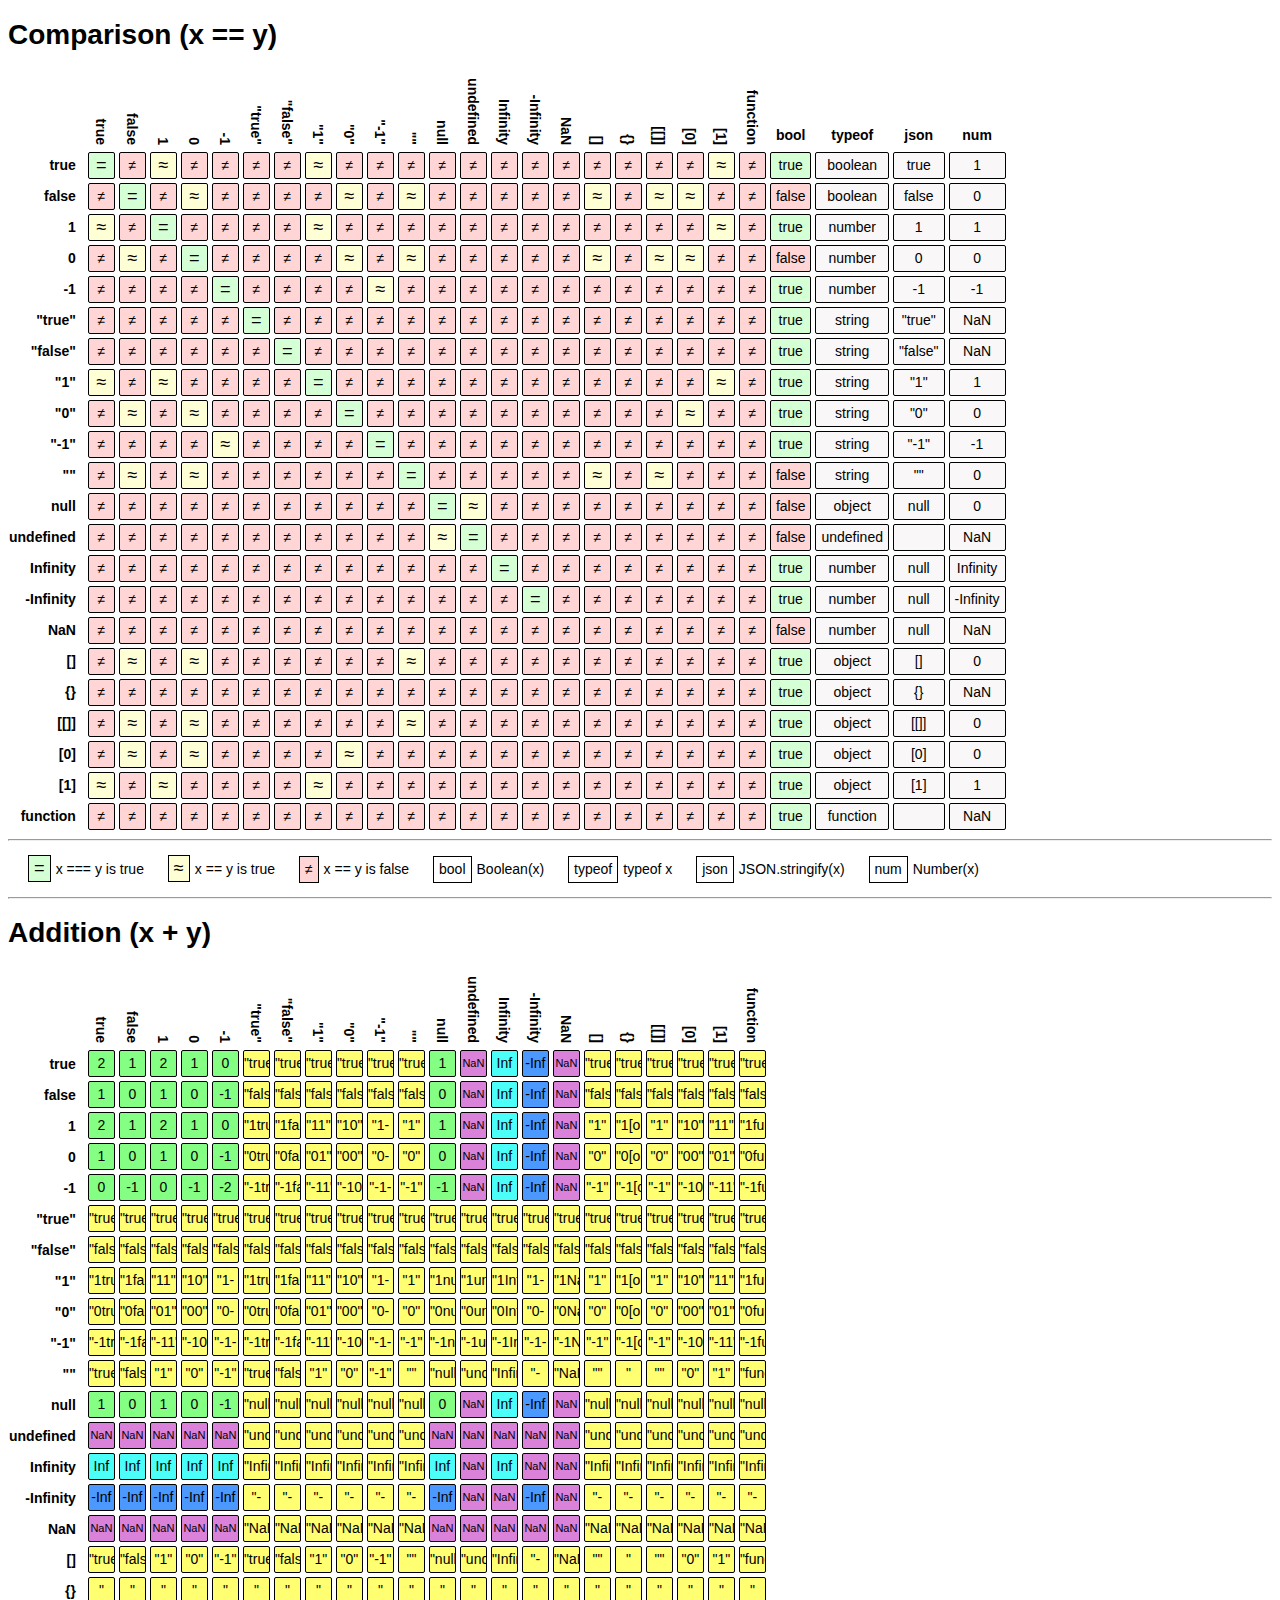
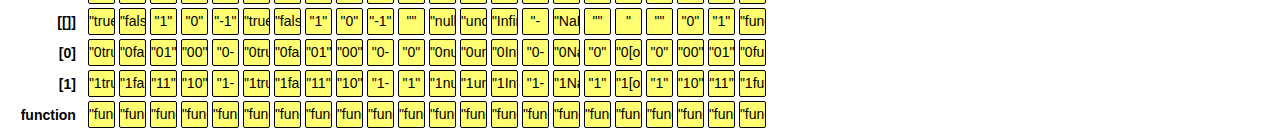
==== index.html @ 137cb673 "function added as parameter, number conversion added" ====
<!DOCTYPE html>
<html lang="en">
<head>
	<meta charset="UTF-8">
	<title>Document</title>
	<style>
		body {
			font-family: Arial;
			font-size: 14px;
		}
		table {
			border-collapse: collapse;
		}
		th {
		  height: 80px;
		  position: relative;
		  vertical-align: bottom;
		  padding: 0;
		  line-height: 30px;
		}

		th div{
		  position: relative;
		  top: 0px;
		  height: 100%;
		}

		th span {
		  -ms-transform: rotate(90deg);
		  -moz-transform: rotate(90deg);
		  -webkit-transform: rotate(90deg);
		  -o-transform: rotate(90deg);
		  transform: rotate(90deg);
		  position: absolute;
		  bottom: 30px; /* 40 cos(45) = 28 with an additional 2px margin*/
		  left: -25px; /*Because it looked good, but there is probably a mathematical link here as well*/
		  display: inline-block;
		  width: 80px; /* 80 / cos(45) - 40 cos (45) = 85 where 80 is the height of the cell, 40 the width of the cell and 45 the transform angle*/
		  text-align: right;
		  white-space: nowrap; /*whether to display in one line or not*/
		}

		td:focus::after {
			outline: 1px solid red;
		}

		tr:hover .result {
			/*box-shadow: inset 0px 0px 5px 0px black;*/
		}
		tr:hover .caption {
			/*box-shadow: 0px 0px 10px 0px black;*/
		}

		.result {
			border: 1px solid black;
			border-radius: 2px;
			width: 25px;
			height: 25px;
			line-height: 25px;
			text-align: center;
			margin: 1px;
		}
		.caption {
			font-weight: bold;
			text-align: right;
			padding-right: 10px;
		}
		
		.equal { background: #d5ffd5; font-size: 130%; }
		.almostequal { background: #ffffd5; font-size: 130%; }
		.notequal { background: #ffd5d5; }
		.wide { background: #F9F7F7; width: auto; padding: 0px 5px; }
		.true { background: #d5ffd5; width: auto; padding: 0px 5px; }
		.false { background: #ffd5d5; width: auto; padding: 0px 5px; }

		.undefined { background: gray; font-size: 10px; }
		.null      { background: lightgray; font-size: 10px; }
		.nan       { background: #DA82DA; font-size: 11px; }
		.number    { background: #84FF84; }
		.string    { background: #FFFF71; }
		.object    { background: blue; }
		.boolean   { background: skyblue; }
		.infinity  { background: #4BFFF8; }
		.infinity.minus  { background: #4B98FF; }

		.normal {
			padding: 0px 5px;
		}

		dt, dd {
			display: inline-block;
			height: 25px;
			margin: 0px;
			padding: 0px;
			line-height: 25px;
		}
		dt {
			border: 1px solid black;
			padding: 0px 5px;
			margin-left: 20px;
			margin-right: 5px;
		}

		#addition td {
			position: relative;
		}
		#addition td .result {
			overflow: hidden;
		}
		#addition td:hover .result {
			width: 211px;
			position: absolute;
			top: 1px;
			left: 1px;
			font-size: 20px;
			z-index: 10;
		}
	</style>
	<script>
		var captions = ["true", "false", "1", "0", "-1", "\"true\"", "\"false\"", "\"1\"", "\"0\"", "\"-1\"", "\"\"", "null", "undefined", "Infinity", "-Infinity", "NaN", "[]", "{}", "[[]]", "[0]", "[1]", "function"];
		var values  = [true, false, 1, 0, -1, "true", "false", "1", "0", "-1", "", null, undefined, Infinity, -Infinity, NaN, [], {}, [[]], [0], [1], function() {}];
		var values2 = [true, false, 1, 0, -1, "true", "false", "1", "0", "-1", "", null, undefined, Infinity, -Infinity, NaN, [], {}, [[]], [0], [1], function() {}];

		function createTypedCell(value) {
			td = document.createElement('TD');
			div = document.createElement('DIV');
			if (typeof value === 'undefined') {
				div.textContent = 'undfnd';
				div.setAttribute('class', 'undefined');
			} else if (value === null) {
				div.textContent = 'null';
				div.setAttribute('class', 'null');
		    } else if (typeof value === 'number') {
				if (Number.isFinite(value)) {
					div.textContent = value;
					div.setAttribute('class', 'number');
				} else if (Number.isNaN(value)) {
					div.textContent = 'NaN';
					div.setAttribute('class', 'nan');
				} else if (value === Infinity) {
					div.textContent = 'Inf';
					div.setAttribute('class', 'infinity');
				} else if (value === -Infinity) {
					div.textContent = '-Inf';
					div.setAttribute('class', 'infinity minus');
				} else {
					div.textContent = value.toString();
					div.setAttribute('class', 'infinity');
				}
			} else if (typeof value === 'object') {
				div.textContent = 'object';
				div.setAttribute('class', 'object');
			} else if (typeof value === 'boolean') {
				div.textContent = value.toString();
				div.setAttribute('class', 'boolean');
			} else {
				div.textContent = '"' + value + '"';
				div.setAttribute('class', 'string');
			}
			div.setAttribute('class', div.getAttribute('class') + ' result');
			td.appendChild(div);
			return td;	
		}
		function createCell(value, className) {
			td = document.createElement('TD');
			div = document.createElement('DIV');
			div.textContent = value;
			if (typeof className != 'undefined') {
				div.setAttribute('class', className);
			}
			td.appendChild(div);
			return td;	
		}
		function createHead(value, className) {
			var th = document.createElement('TH');
			if (typeof(className) == 'undefined') {
				var div = document.createElement('DIV');
				var span = document.createElement('SPAN');
				span.textContent = value;
				div.appendChild(span);
				th.appendChild(div);
			} else {
				th.textContent = value;
				th.setAttribute('class', className);
			}
			return th;
		}

		function createCaption(value) {
			td = document.createElement('TD');
			td.setAttribute('class', 'caption');
			td.textContent = value;
			return td;
		}

		function showComparisonTable() {
			var table = document.getElementById('comparison'), thead, tbody, tr, td, div;

			thead = document.createElement('THEAD');

			tr = document.createElement('TR');

			tr.appendChild(document.createElement('TH'));

			for (var i = 0; i < values.length; i++) {			
				var th = createHead(captions[i]);
				tr.appendChild(th);
			}

			th = createHead('bool', 'normal');
			tr.appendChild(th);

			th = createHead('typeof', 'normal');
			tr.appendChild(th);

			th = createHead('json', 'normal');
			tr.appendChild(th);

			th = createHead('num', 'normal');
			tr.appendChild(th);

			thead.appendChild(tr);
			table.appendChild(thead);

			tbody = document.createElement('TBODY');
			for (var i = 0; i < values.length; i++) {
				tr = document.createElement('TR');

				td = createCaption(captions[i]);
				tr.appendChild(td);

				for (var j = 0; j < values.length; j++) {
					if (values[i] === values2[j]) {
						td = createCell('=', 'result equal');
					} else if (values[i] == values2[j]) {
						td = createCell('≈', 'result almostequal');
					} else {
						td = createCell('≠', 'result notequal');
					}
					tr.appendChild(td);
				}

				if (Boolean(values[i])) {
					td = createCell('true', 'result true');
				} else {
					td = createCell('false', 'result false');
				}
				tr.appendChild(td);

				td = createCell(typeof(values[i]), 'result wide');
				tr.appendChild(td);

				td = createCell(JSON.stringify(values[i]), 'result wide');
				tr.appendChild(td);

				td = createCell(Number(values[i]), 'result wide');
				tr.appendChild(td);

				tbody.appendChild(tr);
			}

			table.appendChild(tbody);
			// document.body.appendChild(table);
		}

		function showAdditionTable() {
			var table = document.getElementById('addition'), thead, tbody, tr, td, div;
			thead = document.createElement('THEAD');

			tr = document.createElement('TR');

			tr.appendChild(document.createElement('TH'));

			for (var i = 0; i < values.length; i++) {			
				var th = createHead(captions[i]);
				tr.appendChild(th);
			}

			thead.appendChild(tr);
			table.appendChild(thead);

			tbody = document.createElement('TBODY');
			for (var i = 0; i < values.length; i++) {
				tr = document.createElement('TR');

				td = createCaption(captions[i]);
				tr.appendChild(td);

				for (var j = 0; j < values.length; j++) {
					td = createTypedCell(values[i] + values2[j]);
					tr.appendChild(td);
				}

				tbody.appendChild(tr);
			}

			table.appendChild(tbody);
		}
	</script>
</head>
<body onLoad="showComparisonTable();showAdditionTable();">
	<h1>Comparison (x == y)</h1>
	<table id="comparison"></table>
	<hr/>
	<dl class="legend">
		<dt class="equal">=</dt><dd>x === y is true</dd>
		<dt class="almostequal">≈</dt><dd>x == y is true</dd>
		<dt class="notequal">≠</dt><dd>x == y is false</dd>
		<dt class="">bool</dt><dd>Boolean(x)</dd>
		<dt class="">typeof</dt><dd>typeof x</dd>
		<dt class="">json</dt><dd>JSON.stringify(x)</dd>
		<dt class="">num</dt><dd>Number(x)</dd>
	</dl>
	<hr/>
	<h1>Addition (x + y)</h1>
	<table id="addition"></table>
</body>
</html>
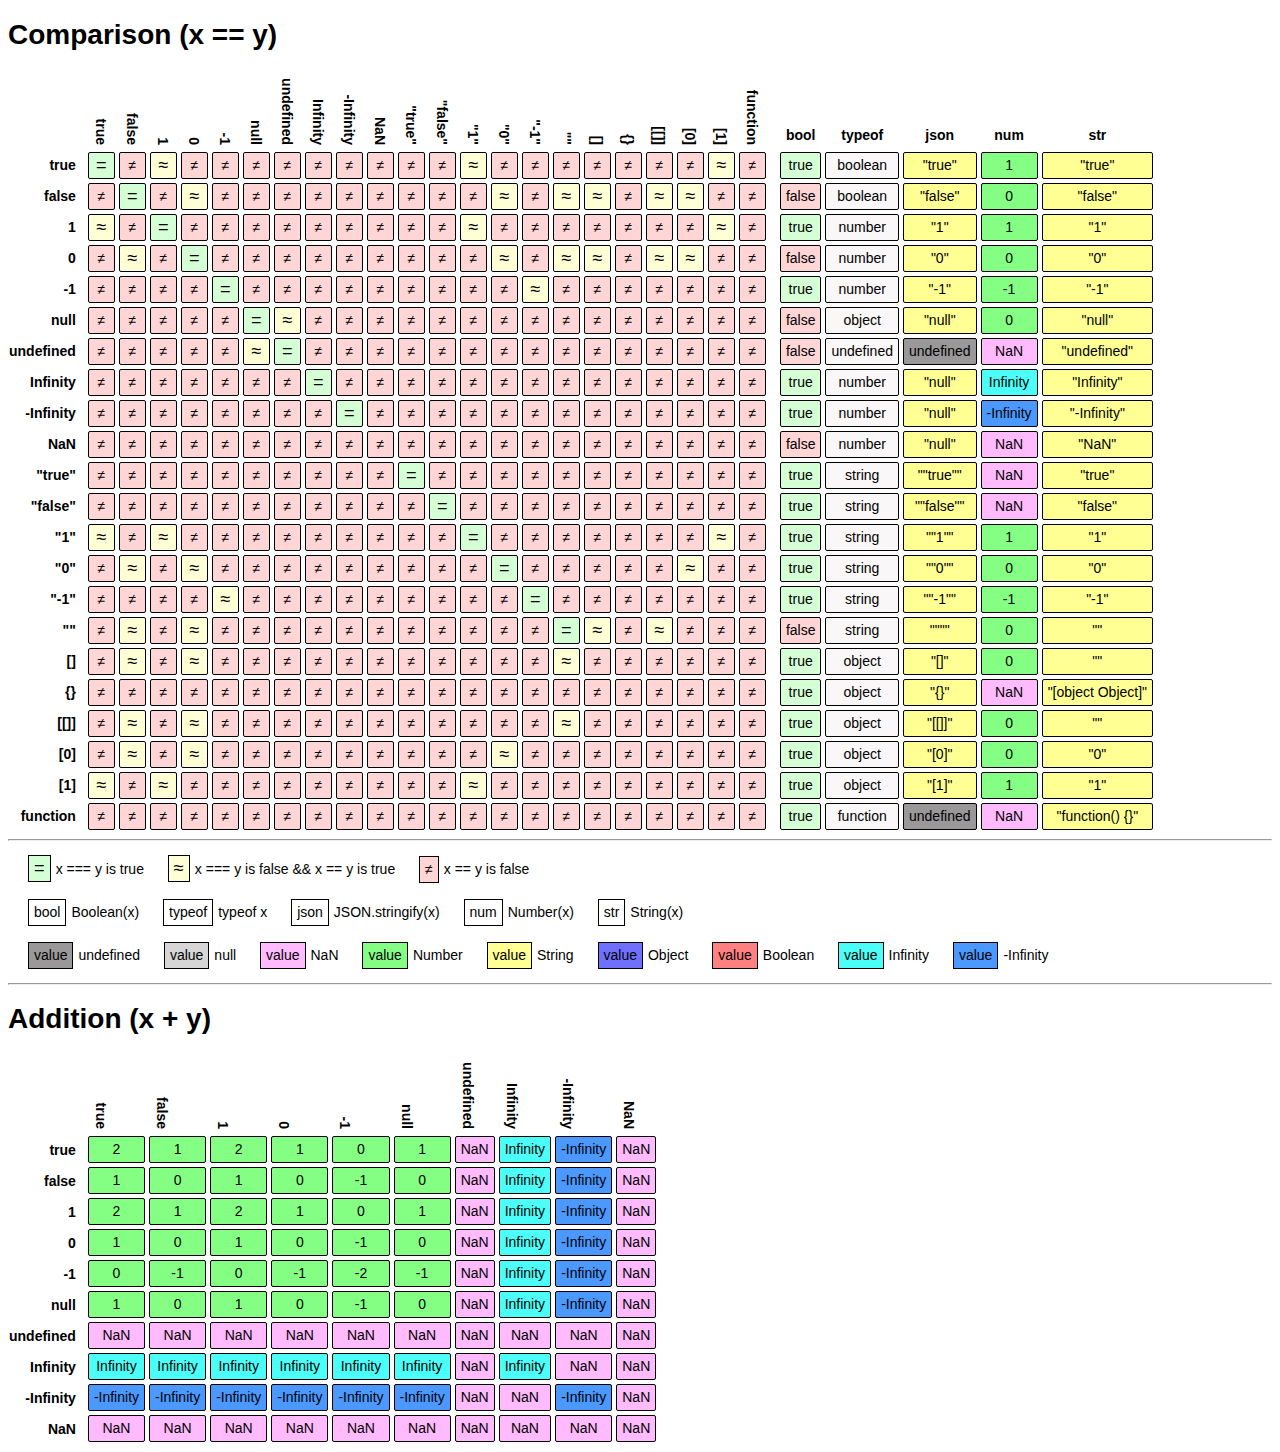
==== commit d476a2f7: "values types improved" ====
--- a/index.html
+++ b/index.html
@@ -45,10 +45,17 @@
 		}
 
 		tr:hover .result {
-			/*box-shadow: inset 0px 0px 5px 0px black;*/
+			/*border-top: 1px solid gray;
+			border-bottom: 1px solid gray;*/
+			/*box-shadow: 0px 0px 5px 0px black;*/
 		}
 		tr:hover .caption {
-			/*box-shadow: 0px 0px 10px 0px black;*/
+			border-top: 1px solid gray;
+			border-bottom: 1px solid gray;
+			/*box-shadow: inset 0px 0px 10px 0px black;*/
+		}
+		tr:hover td {
+			background: #dddddd;
 		}
 
 		.result {
@@ -61,6 +68,7 @@
 			margin: 1px;
 		}
 		.caption {
+			border-radius: 5px;
 			font-weight: bold;
 			text-align: right;
 			padding-right: 10px;
@@ -73,13 +81,13 @@
 		.true { background: #d5ffd5; width: auto; padding: 0px 5px; }
 		.false { background: #ffd5d5; width: auto; padding: 0px 5px; }
 
-		.undefined { background: gray; font-size: 10px; }
-		.null      { background: lightgray; font-size: 10px; }
-		.nan       { background: #DA82DA; font-size: 11px; }
+		.undefined { background: #9A9898; }
+		.null      { background: #D6D6D6; }
+		.nan       { background: #FFBBFD; }
 		.number    { background: #84FF84; }
-		.string    { background: #FFFF71; }
-		.object    { background: blue; }
-		.boolean   { background: skyblue; }
+		.string    { background: #FFFF93; }
+		.object    { background: #7070FF; }
+		.boolean   { background: #FF8080; }
 		.infinity  { background: #4BFFF8; }
 		.infinity.minus  { background: #4B98FF; }
 
@@ -117,15 +125,15 @@
 		}
 	</style>
 	<script>
-		var captions = ["true", "false", "1", "0", "-1", "\"true\"", "\"false\"", "\"1\"", "\"0\"", "\"-1\"", "\"\"", "null", "undefined", "Infinity", "-Infinity", "NaN", "[]", "{}", "[[]]", "[0]", "[1]", "function"];
-		var values  = [true, false, 1, 0, -1, "true", "false", "1", "0", "-1", "", null, undefined, Infinity, -Infinity, NaN, [], {}, [[]], [0], [1], function() {}];
-		var values2 = [true, false, 1, 0, -1, "true", "false", "1", "0", "-1", "", null, undefined, Infinity, -Infinity, NaN, [], {}, [[]], [0], [1], function() {}];
-
-		function createTypedCell(value) {
+		var captions = ["true", "false", "1", "0", "-1", "null", "undefined", "Infinity", "-Infinity", "NaN", "\"true\"", "\"false\"", "\"1\"", "\"0\"", "\"-1\"", "\"\"", "[]", "{}", "[[]]", "[0]", "[1]", "function"];
+		var values  = [true, false, 1, 0, -1, null, undefined, Infinity, -Infinity, NaN, "true", "false", "1", "0", "-1", "", [], {}, [[]], [0], [1], function() {}];
+		var values2 = [true, false, 1, 0, -1, null, undefined, Infinity, -Infinity, NaN, "true", "false", "1", "0", "-1", "", [], {}, [[]], [0], [1], function() {}];
+
+		function createTypedCell(value, className) {
 			td = document.createElement('TD');
 			div = document.createElement('DIV');
 			if (typeof value === 'undefined') {
-				div.textContent = 'undfnd';
+				div.textContent = 'undefined';
 				div.setAttribute('class', 'undefined');
 			} else if (value === null) {
 				div.textContent = 'null';
@@ -138,10 +146,10 @@
 					div.textContent = 'NaN';
 					div.setAttribute('class', 'nan');
 				} else if (value === Infinity) {
-					div.textContent = 'Inf';
+					div.textContent = 'Infinity';
 					div.setAttribute('class', 'infinity');
 				} else if (value === -Infinity) {
-					div.textContent = '-Inf';
+					div.textContent = '-Infinity';
 					div.setAttribute('class', 'infinity minus');
 				} else {
 					div.textContent = value.toString();
@@ -154,10 +162,15 @@
 				div.textContent = value.toString();
 				div.setAttribute('class', 'boolean');
 			} else {
+				//string
 				div.textContent = '"' + value + '"';
 				div.setAttribute('class', 'string');
 			}
-			div.setAttribute('class', div.getAttribute('class') + ' result');
+			var additionalClass = ' result';
+			if (typeof className != 'undefined') {
+				additionalClass += ' ' + className;
+			}
+			div.setAttribute('class', div.getAttribute('class') + additionalClass);
 			td.appendChild(div);
 			return td;	
 		}
@@ -207,6 +220,9 @@
 				tr.appendChild(th);
 			}
 
+			th = createHead('', 'normal');
+			tr.appendChild(th);
+
 			th = createHead('bool', 'normal');
 			tr.appendChild(th);
 
@@ -217,6 +233,9 @@
 			tr.appendChild(th);
 
 			th = createHead('num', 'normal');
+			tr.appendChild(th);
+
+			th = createHead('str', 'normal');
 			tr.appendChild(th);
 
 			thead.appendChild(tr);
@@ -240,6 +259,9 @@
 					tr.appendChild(td);
 				}
 
+				td = createCell(null, '');
+				tr.appendChild(td);
+
 				if (Boolean(values[i])) {
 					td = createCell('true', 'result true');
 				} else {
@@ -250,10 +272,13 @@
 				td = createCell(typeof(values[i]), 'result wide');
 				tr.appendChild(td);
 
-				td = createCell(JSON.stringify(values[i]), 'result wide');
-				tr.appendChild(td);
-
-				td = createCell(Number(values[i]), 'result wide');
+				td = createTypedCell(JSON.stringify(values[i]), 'result wide');
+				tr.appendChild(td);
+
+				td = createTypedCell(Number(values[i]), 'result wide');
+				tr.appendChild(td);
+
+				td = createTypedCell(String(values[i]), 'result wide');
 				tr.appendChild(td);
 
 				tbody.appendChild(tr);
@@ -271,7 +296,7 @@
 
 			tr.appendChild(document.createElement('TH'));
 
-			for (var i = 0; i < values.length; i++) {			
+			for (var i = 0; i < /*values.length*/ 10; i++) {			
 				var th = createHead(captions[i]);
 				tr.appendChild(th);
 			}
@@ -280,14 +305,14 @@
 			table.appendChild(thead);
 
 			tbody = document.createElement('TBODY');
-			for (var i = 0; i < values.length; i++) {
+			for (var i = 0; i < /*values.length*/ 10; i++) {
 				tr = document.createElement('TR');
 
 				td = createCaption(captions[i]);
 				tr.appendChild(td);
 
-				for (var j = 0; j < values.length; j++) {
-					td = createTypedCell(values[i] + values2[j]);
+				for (var j = 0; j < /*values.length*/ 10; j++) {
+					td = createTypedCell(values[i] + values2[j], 'wide');
 					tr.appendChild(td);
 				}
 
@@ -304,12 +329,31 @@
 	<hr/>
 	<dl class="legend">
 		<dt class="equal">=</dt><dd>x === y is true</dd>
-		<dt class="almostequal">≈</dt><dd>x == y is true</dd>
+		<dt class="almostequal">≈</dt><dd>x === y is false && x == y is true</dd>
 		<dt class="notequal">≠</dt><dd>x == y is false</dd>
+
+		<br/>
+		<br/>
+
 		<dt class="">bool</dt><dd>Boolean(x)</dd>
 		<dt class="">typeof</dt><dd>typeof x</dd>
 		<dt class="">json</dt><dd>JSON.stringify(x)</dd>
 		<dt class="">num</dt><dd>Number(x)</dd>
+		<dt class="">str</dt><dd>String(x)</dd>
+		
+		<br/>
+		<br/>
+
+		<dt class="undefined">value</dt><dd>undefined</dd>
+		<dt class="null">value</dt><dd>null</dd>
+		<dt class="nan">value</dt><dd>NaN</dd>
+		<dt class="number">value</dt><dd>Number</dd>
+		<dt class="string">value</dt><dd>String</dd>
+		<dt class="object">value</dt><dd>Object</dd>
+		<dt class="boolean">value</dt><dd>Boolean</dd>
+		<dt class="infinity">value</dt><dd>Infinity</dd>
+		<dt class="infinity minus">value</dt><dd>-Infinity</dd>
+
 	</dl>
 	<hr/>
 	<h1>Addition (x + y)</h1>
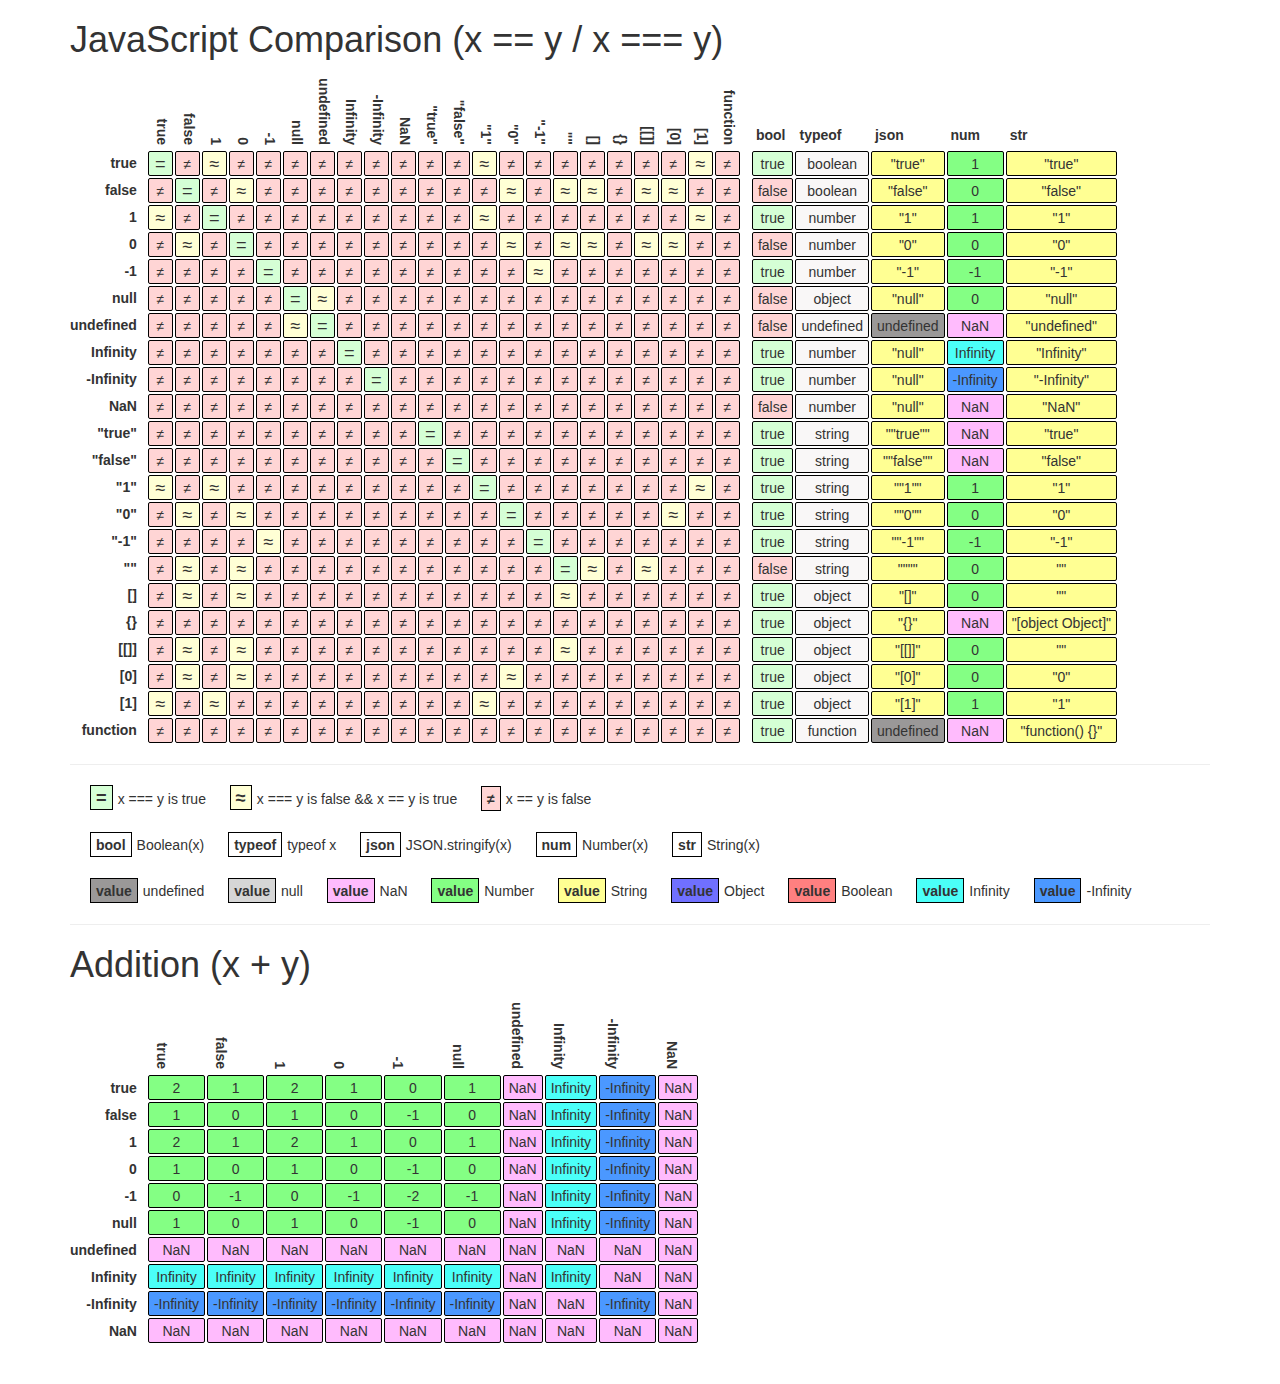
==== commit 62ae3f1e: "yandex metrica, yandex.share added" ====
--- a/index.html
+++ b/index.html
@@ -2,7 +2,10 @@
 <html lang="en">
 <head>
 	<meta charset="UTF-8">
-	<title>Document</title>
+	<title>JavaScript Comparison table</title>
+	<meta name="description" content="Comparison table of values of different types in javascript (strict / not strict equality). Plus type conversions">
+	<meta name="keywords" content="table javascript equality strict equality identity  comparing values of different types ecma script equal not equal">
+	<link rel="stylesheet" href="https://maxcdn.bootstrapcdn.com/bootstrap/3.3.7/css/bootstrap.min.css" integrity="sha384-BVYiiSIFeK1dGmJRAkycuHAHRg32OmUcww7on3RYdg4Va+PmSTsz/K68vbdEjh4u" crossorigin="anonymous">
 	<style>
 		body {
 			font-family: Arial;
@@ -123,6 +126,9 @@
 			font-size: 20px;
 			z-index: 10;
 		}
+		.footer {
+			padding: 20px;
+		}
 	</style>
 	<script>
 		var captions = ["true", "false", "1", "0", "-1", "null", "undefined", "Infinity", "-Infinity", "NaN", "\"true\"", "\"false\"", "\"1\"", "\"0\"", "\"-1\"", "\"\"", "[]", "{}", "[[]]", "[0]", "[1]", "function"];
@@ -139,10 +145,7 @@
 				div.textContent = 'null';
 				div.setAttribute('class', 'null');
 		    } else if (typeof value === 'number') {
-				if (Number.isFinite(value)) {
-					div.textContent = value;
-					div.setAttribute('class', 'number');
-				} else if (Number.isNaN(value)) {
+				if (Number.isNaN && Number.isNaN(value) || value.toString() == "NaN") {
 					div.textContent = 'NaN';
 					div.setAttribute('class', 'nan');
 				} else if (value === Infinity) {
@@ -152,8 +155,8 @@
 					div.textContent = '-Infinity';
 					div.setAttribute('class', 'infinity minus');
 				} else {
-					div.textContent = value.toString();
-					div.setAttribute('class', 'infinity');
+					div.textContent = value;
+					div.setAttribute('class', 'number');
 				}
 			} else if (typeof value === 'object') {
 				div.textContent = 'object';
@@ -324,39 +327,62 @@
 	</script>
 </head>
 <body onLoad="showComparisonTable();showAdditionTable();">
-	<h1>Comparison (x == y)</h1>
-	<table id="comparison"></table>
-	<hr/>
-	<dl class="legend">
-		<dt class="equal">=</dt><dd>x === y is true</dd>
-		<dt class="almostequal">≈</dt><dd>x === y is false && x == y is true</dd>
-		<dt class="notequal">≠</dt><dd>x == y is false</dd>
-
-		<br/>
-		<br/>
-
-		<dt class="">bool</dt><dd>Boolean(x)</dd>
-		<dt class="">typeof</dt><dd>typeof x</dd>
-		<dt class="">json</dt><dd>JSON.stringify(x)</dd>
-		<dt class="">num</dt><dd>Number(x)</dd>
-		<dt class="">str</dt><dd>String(x)</dd>
-		
-		<br/>
-		<br/>
-
-		<dt class="undefined">value</dt><dd>undefined</dd>
-		<dt class="null">value</dt><dd>null</dd>
-		<dt class="nan">value</dt><dd>NaN</dd>
-		<dt class="number">value</dt><dd>Number</dd>
-		<dt class="string">value</dt><dd>String</dd>
-		<dt class="object">value</dt><dd>Object</dd>
-		<dt class="boolean">value</dt><dd>Boolean</dd>
-		<dt class="infinity">value</dt><dd>Infinity</dd>
-		<dt class="infinity minus">value</dt><dd>-Infinity</dd>
-
-	</dl>
-	<hr/>
-	<h1>Addition (x + y)</h1>
-	<table id="addition"></table>
+	<!-- Yandex.Metrika counter --> 
+	<script type="text/javascript"> (function (d, w, c) { (w[c] = w[c] || []).push(function() { try { w.yaCounter39382395 = new Ya.Metrika({ id:39382395, clickmap:true, trackLinks:true, accurateTrackBounce:true, trackHash:true }); } catch(e) { } }); var n = d.getElementsByTagName("script")[0], s = d.createElement("script"), f = function () { n.parentNode.insertBefore(s, n); }; s.type = "text/javascript"; s.async = true; s.src = "https://mc.yandex.ru/metrika/watch.js"; if (w.opera == "[object Opera]") { d.addEventListener("DOMContentLoaded", f, false); } else { f(); } })(document, window, "yandex_metrika_callbacks"); </script> <noscript><div><img src="https://mc.yandex.ru/watch/39382395" style="position:absolute; left:-9999px;" alt="" /></div></noscript> 
+	<!-- /Yandex.Metrika counter -->
+	<div class="container">
+		<h1>JavaScript Comparison (x == y / x === y) 
+			<span style="float: right;">
+				<script src="//yastatic.net/es5-shims/0.0.2/es5-shims.min.js"></script>
+				<script src="//yastatic.net/share2/share.js"></script>
+				<div class="ya-share2" data-services="facebook,gplus,twitter,linkedin,vkontakte,lj" data-counter="" data-lang="en"></div>
+			</span>
+		</h1>
+		<table id="comparison"></table>
+		<hr/>
+		<dl class="legend">
+			<dt class="equal">=</dt><dd>x === y is true</dd>
+			<dt class="almostequal">≈</dt><dd>x === y is false && x == y is true</dd>
+			<dt class="notequal">≠</dt><dd>x == y is false</dd>
+
+			<br/>
+			<br/>
+
+			<dt class="">bool</dt><dd>Boolean(x)</dd>
+			<dt class="">typeof</dt><dd>typeof x</dd>
+			<dt class="">json</dt><dd>JSON.stringify(x)</dd>
+			<dt class="">num</dt><dd>Number(x)</dd>
+			<dt class="">str</dt><dd>String(x)</dd>
+			
+			<br/>
+			<br/>
+
+			<dt class="undefined">value</dt><dd>undefined</dd>
+			<dt class="null">value</dt><dd>null</dd>
+			<dt class="nan">value</dt><dd>NaN</dd>
+			<dt class="number">value</dt><dd>Number</dd>
+			<dt class="string">value</dt><dd>String</dd>
+			<dt class="object">value</dt><dd>Object</dd>
+			<dt class="boolean">value</dt><dd>Boolean</dd>
+			<dt class="infinity">value</dt><dd>Infinity</dd>
+			<dt class="infinity minus">value</dt><dd>-Infinity</dd>
+
+		</dl>
+		<hr/>
+		<h1>Addition (x + y)</h1>
+		<table id="addition"></table>
+		<div class="footer">
+		</div>
+	</div>
+	<script>
+  (function(i,s,o,g,r,a,m){i['GoogleAnalyticsObject']=r;i[r]=i[r]||function(){
+  (i[r].q=i[r].q||[]).push(arguments)},i[r].l=1*new Date();a=s.createElement(o),
+  m=s.getElementsByTagName(o)[0];a.async=1;a.src=g;m.parentNode.insertBefore(a,m)
+  })(window,document,'script','https://www.google-analytics.com/analytics.js','ga');
+
+  ga('create', 'UA-83598101-1', 'auto');
+  ga('send', 'pageview');
+
+</script>
 </body>
 </html>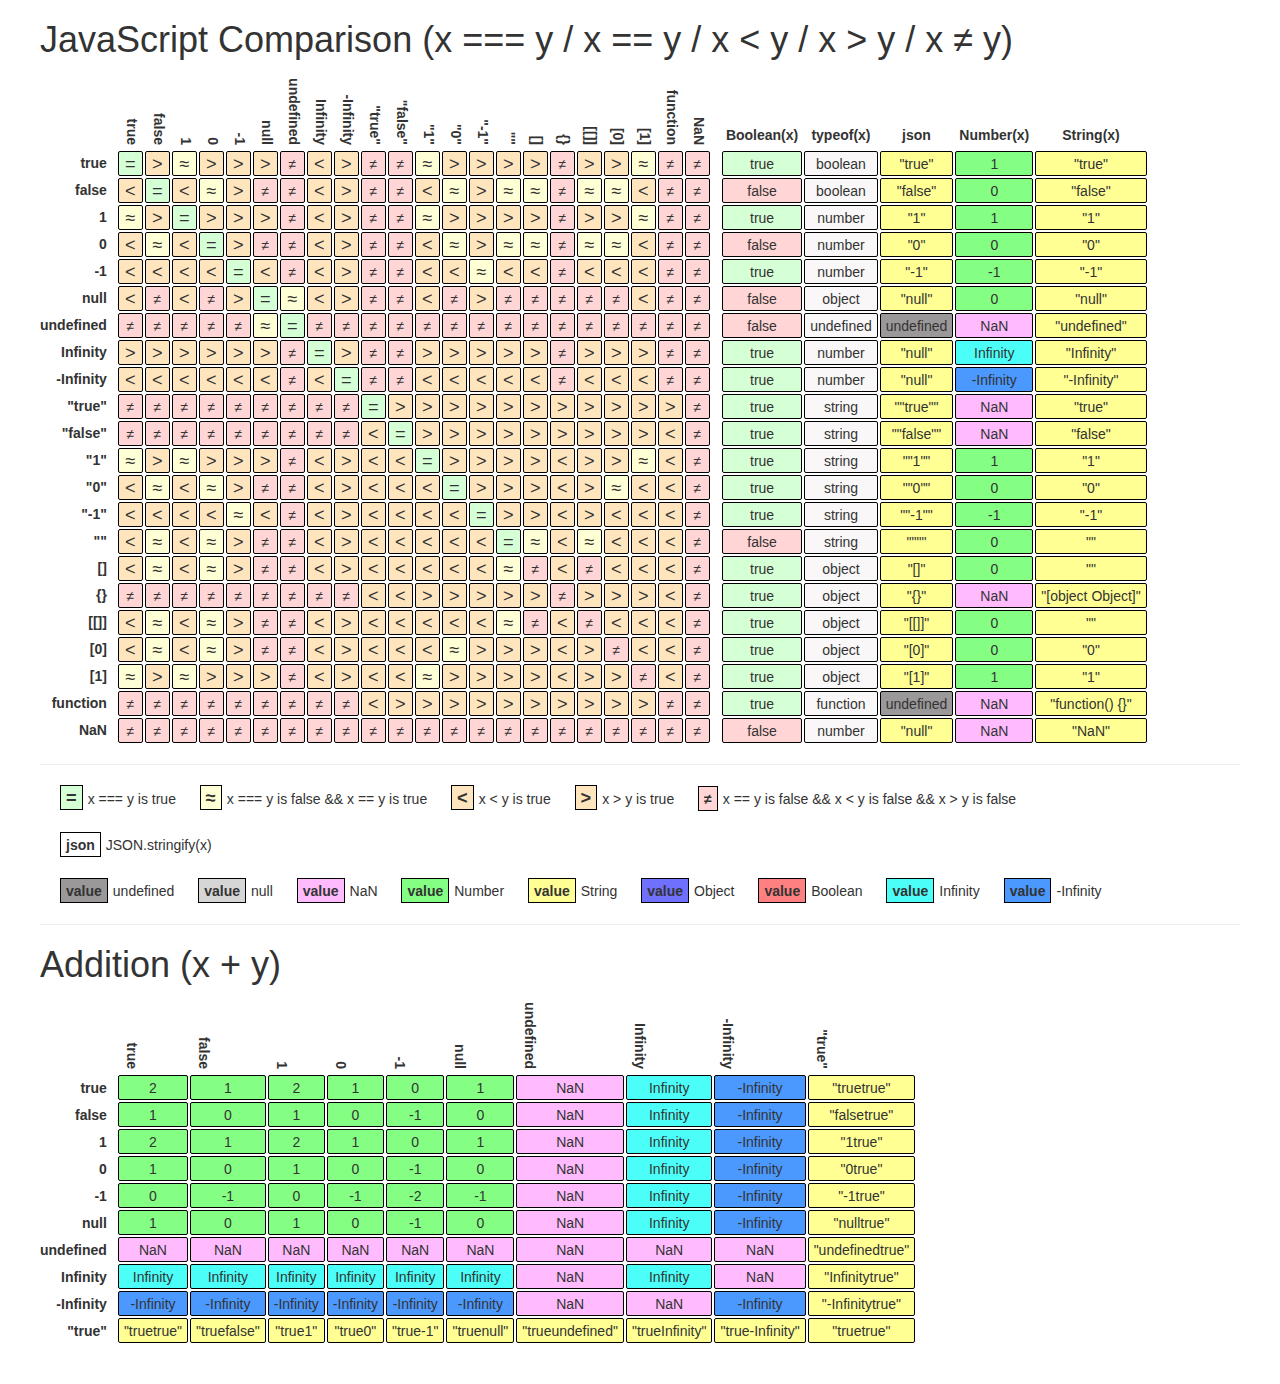
==== commit e5bc64a9: "<> added" ====
--- a/index.html
+++ b/index.html
@@ -14,12 +14,23 @@
 		table {
 			border-collapse: collapse;
 		}
+
+		@media screen {
+			
+		}
+		.container {
+			width: 1200px;
+			padding: 0!important;
+			margin: auto!important;
+		}
+
 		th {
 		  height: 80px;
 		  position: relative;
 		  vertical-align: bottom;
 		  padding: 0;
 		  line-height: 30px;
+		  text-align: center;
 		}
 
 		th div{
@@ -53,8 +64,8 @@
 			/*box-shadow: 0px 0px 5px 0px black;*/
 		}
 		tr:hover .caption {
-			border-top: 1px solid gray;
-			border-bottom: 1px solid gray;
+			/*border-top: 1px solid gray;
+			border-bottom: 1px solid gray;*/
 			/*box-shadow: inset 0px 0px 10px 0px black;*/
 		}
 		tr:hover td {
@@ -79,6 +90,7 @@
 		
 		.equal { background: #d5ffd5; font-size: 130%; }
 		.almostequal { background: #ffffd5; font-size: 130%; }
+		.moreless { background: #ffe5be; font-size: 130%; }
 		.notequal { background: #ffd5d5; }
 		.wide { background: #F9F7F7; width: auto; padding: 0px 5px; }
 		.true { background: #d5ffd5; width: auto; padding: 0px 5px; }
@@ -119,21 +131,22 @@
 			overflow: hidden;
 		}
 		#addition td:hover .result {
-			width: 211px;
+			/*used for wide strings*/
+			/*width: 211px;
 			position: absolute;
 			top: 1px;
 			left: 1px;
 			font-size: 20px;
-			z-index: 10;
+			z-index: 10;*/
 		}
 		.footer {
 			padding: 20px;
 		}
 	</style>
 	<script>
-		var captions = ["true", "false", "1", "0", "-1", "null", "undefined", "Infinity", "-Infinity", "NaN", "\"true\"", "\"false\"", "\"1\"", "\"0\"", "\"-1\"", "\"\"", "[]", "{}", "[[]]", "[0]", "[1]", "function"];
-		var values  = [true, false, 1, 0, -1, null, undefined, Infinity, -Infinity, NaN, "true", "false", "1", "0", "-1", "", [], {}, [[]], [0], [1], function() {}];
-		var values2 = [true, false, 1, 0, -1, null, undefined, Infinity, -Infinity, NaN, "true", "false", "1", "0", "-1", "", [], {}, [[]], [0], [1], function() {}];
+		var captions = ["true", "false", "1", "0", "-1", "null", "undefined", "Infinity", "-Infinity", "\"true\"", "\"false\"", "\"1\"", "\"0\"", "\"-1\"", "\"\"", "[]", "{}", "[[]]", "[0]", "[1]", "function", "NaN"];
+		var values  = [true, false, 1, 0, -1, null, undefined, Infinity, -Infinity, "true", "false", "1", "0", "-1", "", [], {}, [[]], [0], [1], function() {}, NaN];
+		var values2 = [true, false, 1, 0, -1, null, undefined, Infinity, -Infinity, "true", "false", "1", "0", "-1", "", [], {}, [[]], [0], [1], function() {}, NaN];
 
 		function createTypedCell(value, className) {
 			td = document.createElement('TD');
@@ -226,19 +239,19 @@
 			th = createHead('', 'normal');
 			tr.appendChild(th);
 
-			th = createHead('bool', 'normal');
-			tr.appendChild(th);
-
-			th = createHead('typeof', 'normal');
+			th = createHead('Boolean(x)', 'normal');
+			tr.appendChild(th);
+
+			th = createHead('typeof(x)', 'normal');
 			tr.appendChild(th);
 
 			th = createHead('json', 'normal');
 			tr.appendChild(th);
 
-			th = createHead('num', 'normal');
-			tr.appendChild(th);
-
-			th = createHead('str', 'normal');
+			th = createHead('Number(x)', 'normal');
+			tr.appendChild(th);
+
+			th = createHead('String(x)', 'normal');
 			tr.appendChild(th);
 
 			thead.appendChild(tr);
@@ -252,13 +265,43 @@
 				tr.appendChild(td);
 
 				for (var j = 0; j < values.length; j++) {
+					var rs = [];
 					if (values[i] === values2[j]) {
-						td = createCell('=', 'result equal');
-					} else if (values[i] == values2[j]) {
-						td = createCell('≈', 'result almostequal');
+						rs.push("===");
+					} else  if (values[i] == values2[j]) {
+						rs.push("==");
+					}  
+					if (values[i] < values2[j]) {
+						rs.push("<");
+					}  
+					if (values[i] > values2[j]) {
+						rs.push(">");
+					}
+
+					if (rs.length === 0) {
+						td = createCell('≠', 'result notequal');
+					} else if (rs.length === 1) {
+						switch (rs[0]) {
+							case "===": 
+								td = createCell('=', 'result equal');
+								break;
+							case "==": 
+								td = createCell('≈', 'result almostequal');
+								break;
+							case "<": 
+								td = createCell('<', 'result moreless');
+								break;
+							case ">": 
+								td = createCell('>', 'result moreless');
+								break;
+							default:
+								td = createCell('ukn', 'result notequal');
+								break;
+						}
 					} else {
-						td = createCell('≠', 'result notequal');
+						td = createCell(rs.join(' '), 'result wide');
 					}
+					
 					tr.appendChild(td);
 				}
 
@@ -331,7 +374,7 @@
 	<script type="text/javascript"> (function (d, w, c) { (w[c] = w[c] || []).push(function() { try { w.yaCounter39382395 = new Ya.Metrika({ id:39382395, clickmap:true, trackLinks:true, accurateTrackBounce:true, trackHash:true }); } catch(e) { } }); var n = d.getElementsByTagName("script")[0], s = d.createElement("script"), f = function () { n.parentNode.insertBefore(s, n); }; s.type = "text/javascript"; s.async = true; s.src = "https://mc.yandex.ru/metrika/watch.js"; if (w.opera == "[object Opera]") { d.addEventListener("DOMContentLoaded", f, false); } else { f(); } })(document, window, "yandex_metrika_callbacks"); </script> <noscript><div><img src="https://mc.yandex.ru/watch/39382395" style="position:absolute; left:-9999px;" alt="" /></div></noscript> 
 	<!-- /Yandex.Metrika counter -->
 	<div class="container">
-		<h1>JavaScript Comparison (x == y / x === y) 
+		<h1>JavaScript Comparison (x === y / x == y / x < y / x > y / x ≠ y) 
 			<span style="float: right;">
 				<script src="//yastatic.net/es5-shims/0.0.2/es5-shims.min.js"></script>
 				<script src="//yastatic.net/share2/share.js"></script>
@@ -343,16 +386,18 @@
 		<dl class="legend">
 			<dt class="equal">=</dt><dd>x === y is true</dd>
 			<dt class="almostequal">≈</dt><dd>x === y is false && x == y is true</dd>
-			<dt class="notequal">≠</dt><dd>x == y is false</dd>
+			<dt class="moreless"><</dt><dd>x < y is true</dd>
+			<dt class="moreless">></dt><dd>x > y is true</dd>
+			<dt class="notequal">≠</dt><dd>x == y is false && x < y is false && x > y is false</dd>
 
 			<br/>
 			<br/>
 
-			<dt class="">bool</dt><dd>Boolean(x)</dd>
-			<dt class="">typeof</dt><dd>typeof x</dd>
+			<!-- <dt class="">bool</dt><dd>Boolean(x)</dd> -->
+			<!-- <dt class="">typeof</dt><dd>typeof x</dd> -->
 			<dt class="">json</dt><dd>JSON.stringify(x)</dd>
-			<dt class="">num</dt><dd>Number(x)</dd>
-			<dt class="">str</dt><dd>String(x)</dd>
+			<!-- <dt class="">num</dt><dd>Number(x)</dd> -->
+			<!-- <dt class="">str</dt><dd>String(x)</dd> -->
 			
 			<br/>
 			<br/>
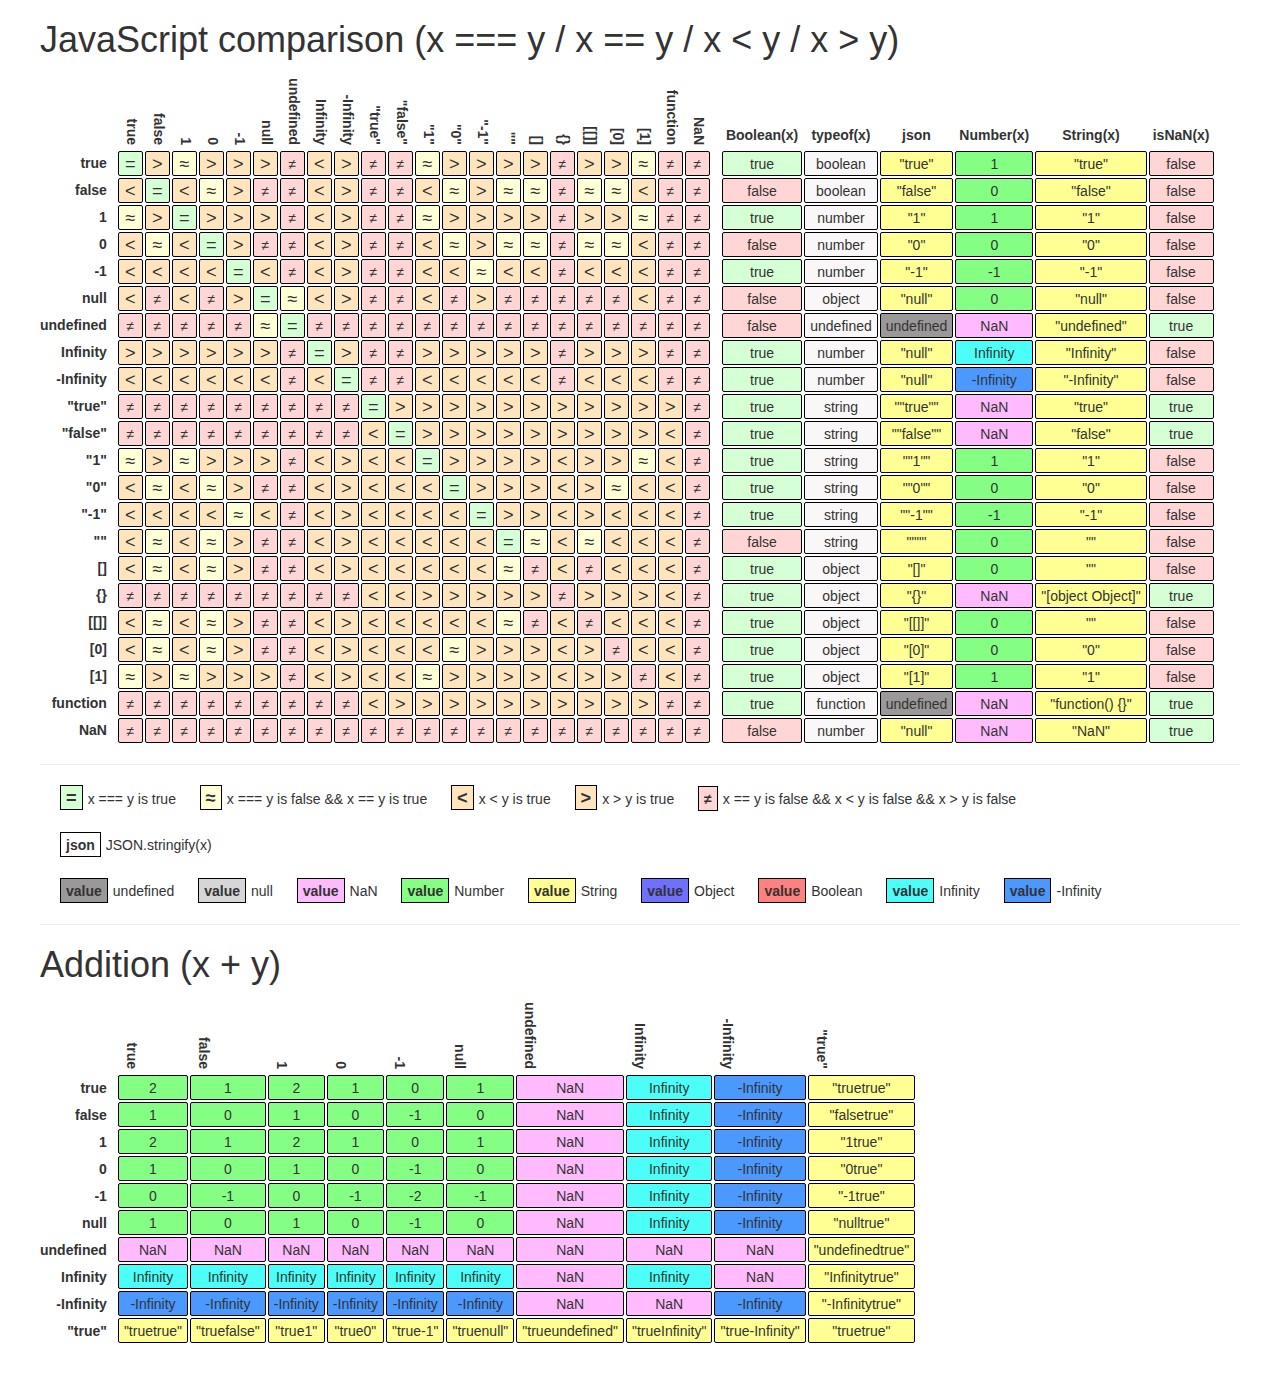
==== commit 4cc03bd8: "isNaN added" ====
--- a/index.html
+++ b/index.html
@@ -2,9 +2,9 @@
 <html lang="en">
 <head>
 	<meta charset="UTF-8">
-	<title>JavaScript Comparison table</title>
+	<title>JavaScript values comparison</title>
 	<meta name="description" content="Comparison table of values of different types in javascript (strict / not strict equality). Plus type conversions">
-	<meta name="keywords" content="table javascript equality strict equality identity  comparing values of different types ecma script equal not equal">
+	<meta name="keywords" content="table javascript equality strict equality identity comparing values of different types ecma script equal not equal">
 	<link rel="stylesheet" href="https://maxcdn.bootstrapcdn.com/bootstrap/3.3.7/css/bootstrap.min.css" integrity="sha384-BVYiiSIFeK1dGmJRAkycuHAHRg32OmUcww7on3RYdg4Va+PmSTsz/K68vbdEjh4u" crossorigin="anonymous">
 	<style>
 		body {
@@ -254,6 +254,9 @@
 			th = createHead('String(x)', 'normal');
 			tr.appendChild(th);
 
+			th = createHead('isNaN(x)', 'normal');
+			tr.appendChild(th);
+
 			thead.appendChild(tr);
 			table.appendChild(thead);
 
@@ -327,6 +330,14 @@
 				td = createTypedCell(String(values[i]), 'result wide');
 				tr.appendChild(td);
 
+				if (isNaN(values[i])) {
+					td = createCell('true', 'result true');
+				} else {
+					td = createCell('false', 'result false');
+				}
+				
+				tr.appendChild(td);
+
 				tbody.appendChild(tr);
 			}
 
@@ -374,7 +385,7 @@
 	<script type="text/javascript"> (function (d, w, c) { (w[c] = w[c] || []).push(function() { try { w.yaCounter39382395 = new Ya.Metrika({ id:39382395, clickmap:true, trackLinks:true, accurateTrackBounce:true, trackHash:true }); } catch(e) { } }); var n = d.getElementsByTagName("script")[0], s = d.createElement("script"), f = function () { n.parentNode.insertBefore(s, n); }; s.type = "text/javascript"; s.async = true; s.src = "https://mc.yandex.ru/metrika/watch.js"; if (w.opera == "[object Opera]") { d.addEventListener("DOMContentLoaded", f, false); } else { f(); } })(document, window, "yandex_metrika_callbacks"); </script> <noscript><div><img src="https://mc.yandex.ru/watch/39382395" style="position:absolute; left:-9999px;" alt="" /></div></noscript> 
 	<!-- /Yandex.Metrika counter -->
 	<div class="container">
-		<h1>JavaScript Comparison (x === y / x == y / x < y / x > y / x ≠ y) 
+		<h1>JavaScript comparison (x === y / x == y / x < y / x > y)
 			<span style="float: right;">
 				<script src="//yastatic.net/es5-shims/0.0.2/es5-shims.min.js"></script>
 				<script src="//yastatic.net/share2/share.js"></script>
